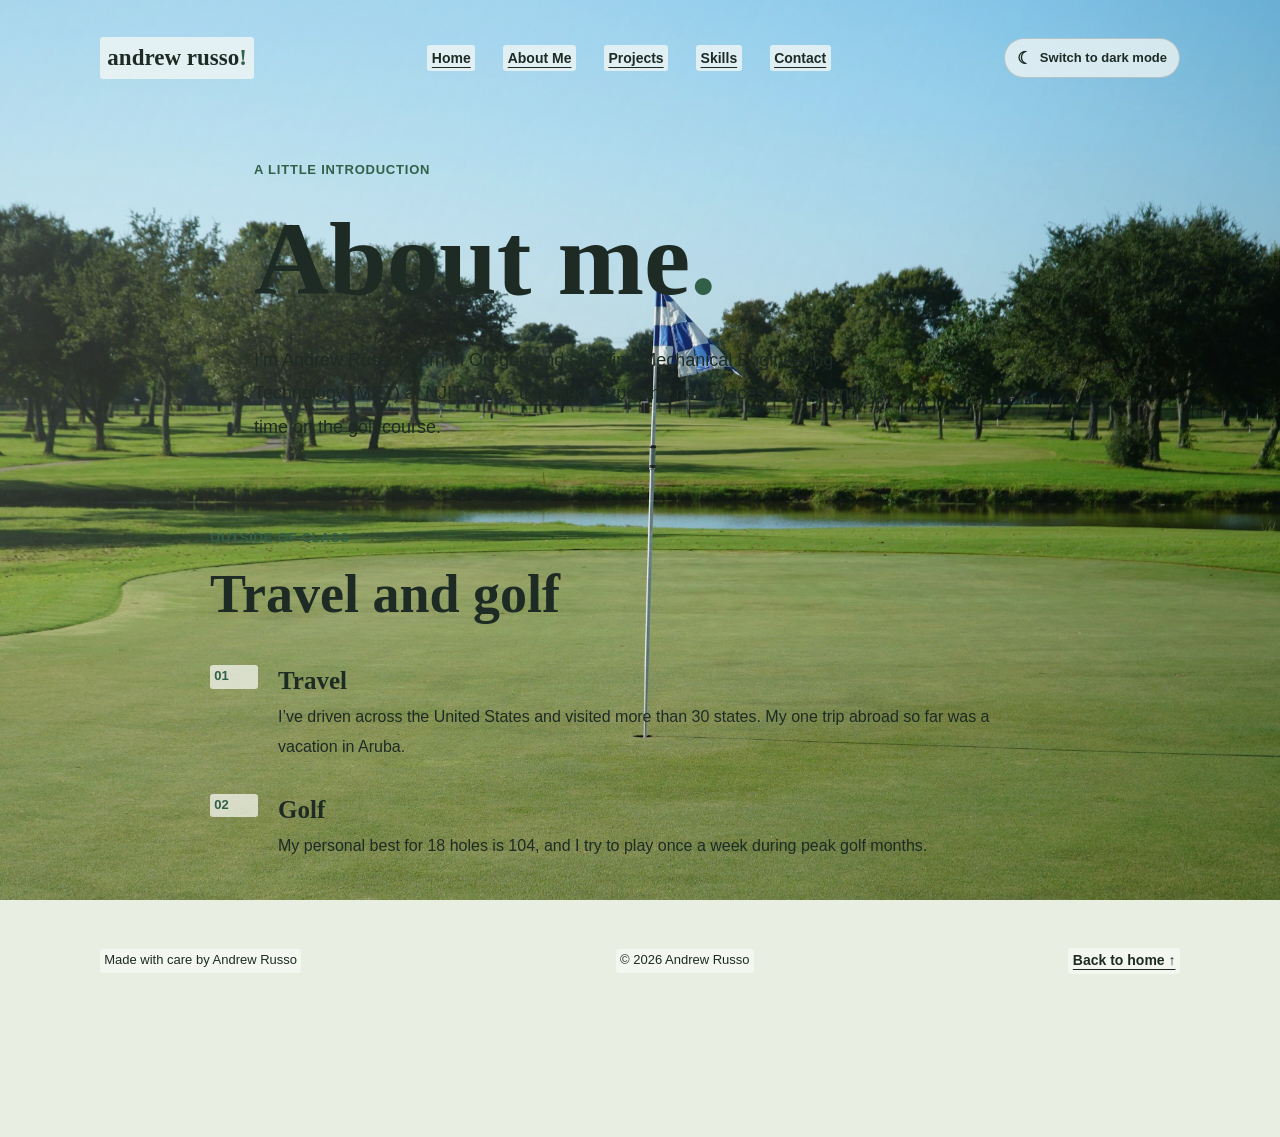
==== about-me.html @ fc226280 "Avoid forced slideshow layers and wait for image decoding" ====
<!doctype html>
<html lang="en">
<head>
  <meta charset="utf-8">
  <meta name="viewport" content="width=device-width, initial-scale=1">
  <meta name="theme-color" content="#f4f6ed">
  <meta name="description" content="Learn about Andrew Russo, his NJIT studies, travel, and love of golf.">
  <title>About Me — Andrew Russo</title>
  <link rel="stylesheet" href="./styles.css?v=scenery-29-3">
  <script src="./script.js?v=scenery-29-3" defer></script>
</head>
<body>
  <div class="scene-backdrop" aria-hidden="true">
    <div class="scene-photo is-active" data-scene-photo><img src="./assets/course-texas.jpg" alt="" fetchpriority="high"></div>
  </div>
  <header class="site-header">
    <a class="wordmark" href="./index.html" aria-label="Andrew Russo, home">andrew russo<span>!</span></a>
    <nav aria-label="Main navigation">
      <a href="./index.html">Home</a>
      <a href="./about-me.html" aria-current="page">About Me</a>
      <a href="./projects.html">Projects</a>
      <a href="./skills.html">Skills</a>
      <a href="./contacts.html">Contact</a>
    </nav>
    <button class="theme-toggle" type="button" aria-label="Toggle color theme" aria-pressed="false">
      <span class="theme-toggle-icon" aria-hidden="true">☾</span>
      <span data-theme-label>Switch to dark mode</span>
    </button>
  </header>

  <main class="standalone-page" id="top">
    <section class="page-intro" aria-labelledby="page-title">
      <p class="eyebrow">A little introduction</p>
      <h1 id="page-title">About me<span class="period">.</span></h1>
      <p class="section-copy">I’m Andrew Russo, born in Oregon and studying Mechanical Engineering Technology (MET) at NJIT. I love traveling, exploring new places, and spending time on the golf course.</p>
    </section>
    <section class="content-section" aria-labelledby="interests-title">
      <p class="eyebrow">Outside of class</p>
      <h2 id="interests-title">Travel and golf</h2>
      <div class="project-list">
        <article class="project">
          <span class="project-number">01</span>
          <div>
            <h3>Travel</h3>
            <p>I’ve driven across the United States and visited more than 30 states. My one trip abroad so far was a vacation in Aruba.</p>
          </div>
        </article>
        <article class="project">
          <span class="project-number">02</span>
          <div>
            <h3>Golf</h3>
            <p>My personal best for 18 holes is 104, and I try to play once a week during peak golf months.</p>
          </div>
        </article>
      </div>
    </section>
  </main>

  <footer class="site-footer">
    <span>Made with care by Andrew Russo</span>
    <span>© <span id="year"></span> Andrew Russo</span>
    <a href="./index.html">Back to home ↑</a>
  </footer>
</body>
</html>
---- styles.css ----
:root {
  color-scheme: light;
  --page: #e8eee1;
  --ink: #1d2b24;
  --accent: #315f48;
  --rule: rgba(29, 43, 36, 0.2);
  --panel: rgba(249, 250, 245, 0.84);
  --panel-hover: rgba(255, 255, 252, 0.94);
  --focus: #254f38;
  --font-playful: "Comic Sans MS", "Comic Sans", "Chalkboard SE", "Bradley Hand", cursive;
  --font-body: "Trebuchet MS", "Comic Sans MS", sans-serif;
}

body[data-theme="dark"] {
  color-scheme: dark;
  --page: #101713;
  --ink: #f0f3eb;
  --accent: #c4dfa9;
  --rule: rgba(240, 243, 235, 0.22);
  --panel: rgba(15, 23, 19, 0.82);
  --panel-hover: rgba(25, 37, 30, 0.96);
  --focus: #d7edbd;
}

* {
  box-sizing: border-box;
}

html {
  scroll-behavior: smooth;
}

body {
  margin: 0;
  background: var(--page);
  color: var(--ink);
  font-family: var(--font-body);
  font-size: 16px;
  line-height: 1.6;
  transition: background-color 400ms ease, color 400ms ease;
}

a {
  color: inherit;
}

a:focus-visible,
button:focus-visible {
  outline: 3px solid var(--focus);
  outline-offset: 4px;
}

.scene-backdrop {
  position: fixed;
  z-index: 0;
  inset: 0;
  overflow: hidden;
  background:
    radial-gradient(ellipse at 70% 22%, rgba(221, 235, 211, 0.52), transparent 50%),
    linear-gradient(145deg, #718b79, #243e39 64%, #182a2c);
  pointer-events: none;
}

.scene-backdrop::after {
  position: absolute;
  z-index: 1;
  inset: 0;
  background: linear-gradient(115deg, rgba(247, 249, 242, 0.22), rgba(235, 242, 231, 0.04) 60%, rgba(17, 35, 29, 0.14));
  content: "";
}

body[data-theme="dark"] .scene-backdrop::after {
  background: linear-gradient(115deg, rgba(5, 15, 14, 0.52), rgba(8, 18, 19, 0.2) 60%, rgba(5, 12, 12, 0.42));
}

.scene-photo {
  position: absolute;
  inset: -3%;
  background-position: center;
  background-size: cover;
  opacity: 0;
  transform: translate3d(var(--scene-x, 0px), var(--scene-y, 0px), 0) scale(var(--scene-zoom, 1.08));
  transition: opacity 1800ms ease, transform 900ms cubic-bezier(0.2, 0.65, 0.25, 1);
}

.scene-photo.is-active {
  opacity: 1;
}

.scene-photo img {
  display: block;
  width: 100%;
  height: 100%;
  object-fit: cover;
}

.site-header,
.site-footer {
  width: min(100% - 48px, 1080px);
  margin-inline: auto;
  display: flex;
  align-items: center;
  justify-content: space-between;
  border: 1px solid var(--rule);
  border-radius: 12px;
  background: var(--panel);
  box-shadow: 0 12px 40px rgba(13, 30, 22, 0.1);
  backdrop-filter: blur(16px);
  -webkit-backdrop-filter: blur(16px);
  transition: background-color 400ms ease, border-color 400ms ease;
}

.site-header {
  min-height: 76px;
  margin-top: 20px;
  padding-inline: 24px;
}

.wordmark {
  font-family: var(--font-playful);
  font-size: 23px;
  font-weight: 700;
  text-decoration: none;
}

.wordmark span,
.period {
  color: var(--accent);
}

nav {
  display: flex;
  gap: 28px;
}

nav a,
.site-footer a {
  font-size: 14px;
  font-weight: 700;
  text-decoration-thickness: 1px;
  text-underline-offset: 4px;
}

.theme-toggle {
  display: inline-flex;
  align-items: center;
  gap: 8px;
  min-height: 40px;
  padding: 7px 12px;
  border: 1px solid var(--rule);
  border-radius: 999px;
  background: transparent;
  color: var(--ink);
  font: inherit;
  font-size: 13px;
  font-weight: 700;
  cursor: pointer;
  transition: background-color 200ms ease, border-color 200ms ease;
}

.theme-toggle:hover {
  background: var(--panel-hover);
}

.theme-toggle-icon {
  font-size: 17px;
  line-height: 1;
}

.hero,
.content-section,
.contact-section {
  width: min(100% - 48px, 860px);
  margin-inline: auto;
  border: 1px solid var(--rule);
  border-radius: 12px;
  background: var(--panel);
  box-shadow: 0 16px 48px rgba(13, 30, 22, 0.1);
  backdrop-filter: blur(16px);
  -webkit-backdrop-filter: blur(16px);
  transition: background-color 400ms ease, border-color 400ms ease;
}

.hero {
  min-height: 510px;
  padding-block: 108px 96px;
  position: relative;
  margin-top: 20px;
  padding-inline: 44px;
}

.eyebrow {
  margin: 0 0 12px;
  color: var(--accent);
  font-size: 13px;
  font-weight: 700;
  letter-spacing: 0.06em;
  text-transform: uppercase;
}

h1,
h2,
h3 {
  margin-top: 0;
  font-family: var(--font-playful);
  line-height: 1.1;
}

h1 {
  margin-bottom: 18px;
  font-size: clamp(58px, 10vw, 104px);
  font-weight: 700;
}

.hero-copy {
  max-width: 470px;
  margin: 0 0 28px;
  font-size: 21px;
}

.hero-copy strong {
  font-family: var(--font-playful);
}

.text-link {
  color: var(--accent);
  font-weight: 700;
  text-underline-offset: 5px;
}

.text-link:hover,
nav a:hover,
.site-footer a:hover {
  text-decoration-thickness: 2px;
}

.text-link span {
  display: inline-block;
  margin-left: 5px;
}

.sun-doodle {
  position: absolute;
  top: 130px;
  right: 8%;
  color: var(--accent);
  font-family: var(--font-playful);
  font-size: 92px;
  transform: rotate(-12deg);
}

.content-section {
  padding-block: 62px 74px;
  padding-inline: 44px;
  margin-top: 20px;
}

h2 {
  max-width: 650px;
  margin-bottom: 20px;
  font-size: clamp(34px, 6vw, 54px);
}

.section-copy {
  max-width: 640px;
  margin: 0;
  font-size: 18px;
}

.project-list {
  margin-top: 34px;
  border-top: 1px solid var(--rule);
}

.project {
  display: grid;
  grid-template-columns: 48px 1fr auto;
  align-items: start;
  gap: 20px;
  padding: 24px 0;
  border-bottom: 1px solid var(--rule);
}

.project-number,
.project-kind {
  color: var(--accent);
  font-size: 13px;
  font-weight: 700;
}

.project h3 {
  margin-bottom: 5px;
  font-size: 25px;
}

.project p {
  margin: 0;
}

.contact-section {
  padding-block: 72px 82px;
  padding-inline: 44px;
  margin-top: 20px;
}

.contact-section h2 {
  margin-bottom: 22px;
  font-size: clamp(44px, 8vw, 76px);
}

.email-link {
  display: inline-block;
  margin-right: 14px;
  color: var(--accent);
  font-size: 18px;
  font-weight: 700;
  text-underline-offset: 5px;
}

.copy-button {
  padding: 7px 12px;
  border: 1px solid var(--ink);
  border-radius: 3px;
  background: var(--panel);
  color: var(--ink);
  font: inherit;
  font-size: 13px;
  font-weight: 700;
  cursor: pointer;
}

.copy-button:hover {
  background: var(--ink);
  color: var(--page);
}

.copy-status {
  min-height: 24px;
  margin: 8px 0 0;
  color: var(--accent);
  font-size: 13px;
}

.site-footer {
  min-height: 72px;
  margin-top: 20px;
  margin-bottom: 20px;
  padding: 14px 22px;
  font-size: 13px;
}

@media (max-width: 600px) {
  .site-header,
  .site-footer {
    width: min(100% - 32px, 1080px);
  }

  .hero,
  .content-section,
  .contact-section {
    width: min(100% - 40px, 860px);
  }

  .site-header {
    min-height: 76px;
    margin-top: 12px;
    padding-inline: 16px;
    flex-wrap: wrap;
    gap: 8px 14px;
  }

  nav {
    gap: 14px;
    order: 3;
    width: 100%;
    padding-bottom: 12px;
  }

  nav a {
    font-size: 12px;
  }

  .hero {
    min-height: 440px;
    padding-top: 98px;
    padding-inline: 24px;
  }

  .sun-doodle {
    top: 42px;
    right: 4px;
    font-size: 58px;
  }

  .project {
    grid-template-columns: 30px 1fr;
    gap: 10px;
  }

  .project-kind {
    grid-column: 2;
  }

  .content-section,
  .contact-section {
    padding-inline: 24px;
  }

  .site-footer {
    flex-wrap: wrap;
    gap: 4px 14px;
    padding-block: 16px;
  }
}

@media (max-width: 380px) {
  .theme-toggle {
    gap: 5px;
    padding-inline: 9px;
    font-size: 12px;
  }

  .wordmark {
    font-size: 20px;
  }
}

@media (prefers-reduced-motion: reduce) {
  *,
  *::before,
  *::after {
    scroll-behavior: auto !important;
    transition-duration: 0.01ms !important;
  }
}

/* Keep the scenery above the body paint and below the page content. */
body { isolation: isolate; padding-bottom: 120px; }
.site-header, main, .site-footer { position: relative; z-index: 1; }
section[id] { scroll-margin-top: 24px; }
.site-header { gap: 20px; flex-wrap: wrap; padding-block: 14px; }
.hero-copy { max-width: 560px; }
.sun-doodle { top: 35px; right: 36px; font-size: 62px; }
.email-link, .contact-detail { overflow-wrap: anywhere; }
.travel-dock {
  position: fixed; z-index: 10; right: 24px; bottom: 24px;
  display: flex; align-items: center; gap: 24px; padding: 14px 18px;
  max-width: calc(100vw - 32px); border: 1px solid rgba(255,255,255,.3);
  border-radius: 24px; background: rgba(12,29,23,.88); color: #f0f3eb;
  box-shadow: 0 12px 40px rgba(0,0,0,.18); backdrop-filter: blur(16px);
}
.travel-caption { display: grid; gap: 2px; }
.caption-kicker, [data-count] { font-size: 10px; letter-spacing: .08em; text-transform: uppercase; color: #d1e5c3; }
.travel-caption strong { font-size: 14px; }
.travel-controls { display: flex; gap: 8px; flex-shrink: 0; }
.travel-controls button {
  width: 44px; height: 44px; display: grid; place-items: center;
  border: 1px solid rgba(255,255,255,.65); border-radius: 50%;
  background: rgba(255,255,255,.07); color: #f0f3eb; font: inherit; cursor: pointer;
  transition: background-color .2s, transform .2s;
}
.travel-controls button:hover { background: rgba(255,255,255,.22); transform: translateY(-2px); }
.travel-controls button:focus-visible { outline-color: #e1f3bf; }
.standalone-page, .contacts-page { width: min(100% - 40px, 860px); margin: 20px auto; }
.page-intro, .contacts-intro, .contact-list { padding: 44px; background: var(--panel); border: 1px solid var(--rule); border-radius: 12px; backdrop-filter: blur(16px); }
.standalone-page .content-section { width: 100%; }
.contact-list { margin-top: 20px; }
.contact-card { padding-block: 20px; border-top: 1px solid var(--rule); }
.contact-card h2 { font-size: 26px; }
@media (max-width: 600px) {
  h1 { font-size: clamp(44px, 12vw, 68px); }
  .site-header { gap: 12px; }
  .hero { padding-top: 90px; }
  .travel-dock { right: 16px; bottom: 16px; gap: 14px; padding: 10px 12px; border-radius: 18px; }
  .travel-caption strong { font-size: 12px; }
  .caption-kicker { display: none; }
  .travel-controls { gap: 6px; }
  .page-intro, .contacts-intro, .contact-list { padding: 24px; }
}
@media (prefers-reduced-motion: reduce) { .travel-controls button:hover { transform: none; } }

/* Let the photos breathe; contrast belongs immediately behind the words. */
:root { --text-backing: rgba(249, 250, 245, .72); }
body[data-theme="dark"] { --text-backing: rgba(10, 22, 17, .72); }
.site-header, .site-footer, .hero, .content-section, .contact-section,
.page-intro, .contacts-intro, .contact-list {
  background: transparent;
  border: 0;
  border-radius: 0;
  box-shadow: none;
  backdrop-filter: none;
  -webkit-backdrop-filter: none;
}
.hero { min-height: 0; padding: 52px 0 36px; margin-top: 24px; }
.content-section, .contact-section { padding: 28px 0; margin-top: 12px; }
.site-header { padding: 12px 0; }
.site-footer { padding: 14px 0; }
.text-backing {
  background: var(--text-backing);
  padding: .04em .16em;
  border-radius: 3px;
  box-decoration-break: clone;
  -webkit-box-decoration-break: clone;
}
h1, h2, h3 { line-height: 1.3; }
.hero-copy, .section-copy, .project p { line-height: 1.85; }
.hero-copy { margin-bottom: 18px; }
.eyebrow { margin-bottom: 10px; }
.project-list { margin-top: 18px; border: 0; }
.project { padding: 16px 0; border: 0; }
.wordmark, nav a, .site-footer > span, .site-footer > a,
.text-link, .email-link, .project-number, .project-kind {
  background: var(--text-backing);
  padding: .12em .32em;
  border-radius: 3px;
  box-decoration-break: clone;
  -webkit-box-decoration-break: clone;
}
.theme-toggle, .copy-button { background: var(--text-backing); }
.sun-doodle { display: none; }
.travel-dock {
  background: transparent; border: 0; box-shadow: none;
  backdrop-filter: none; padding: 0; border-radius: 0;
}
.travel-caption { text-shadow: 0 1px 4px #07170e, 0 0 10px #07170e; }
.travel-controls button { background: rgba(12,29,23,.65); }
@media (max-width: 600px) {
  .hero { padding: 32px 0 24px; }
  .content-section, .contact-section { padding: 22px 0; }
  .site-header { padding: 10px 0; }
  .travel-dock { padding: 0; }
  .project { gap: 10px; }
}

/* Saved production edits are published automatically. */
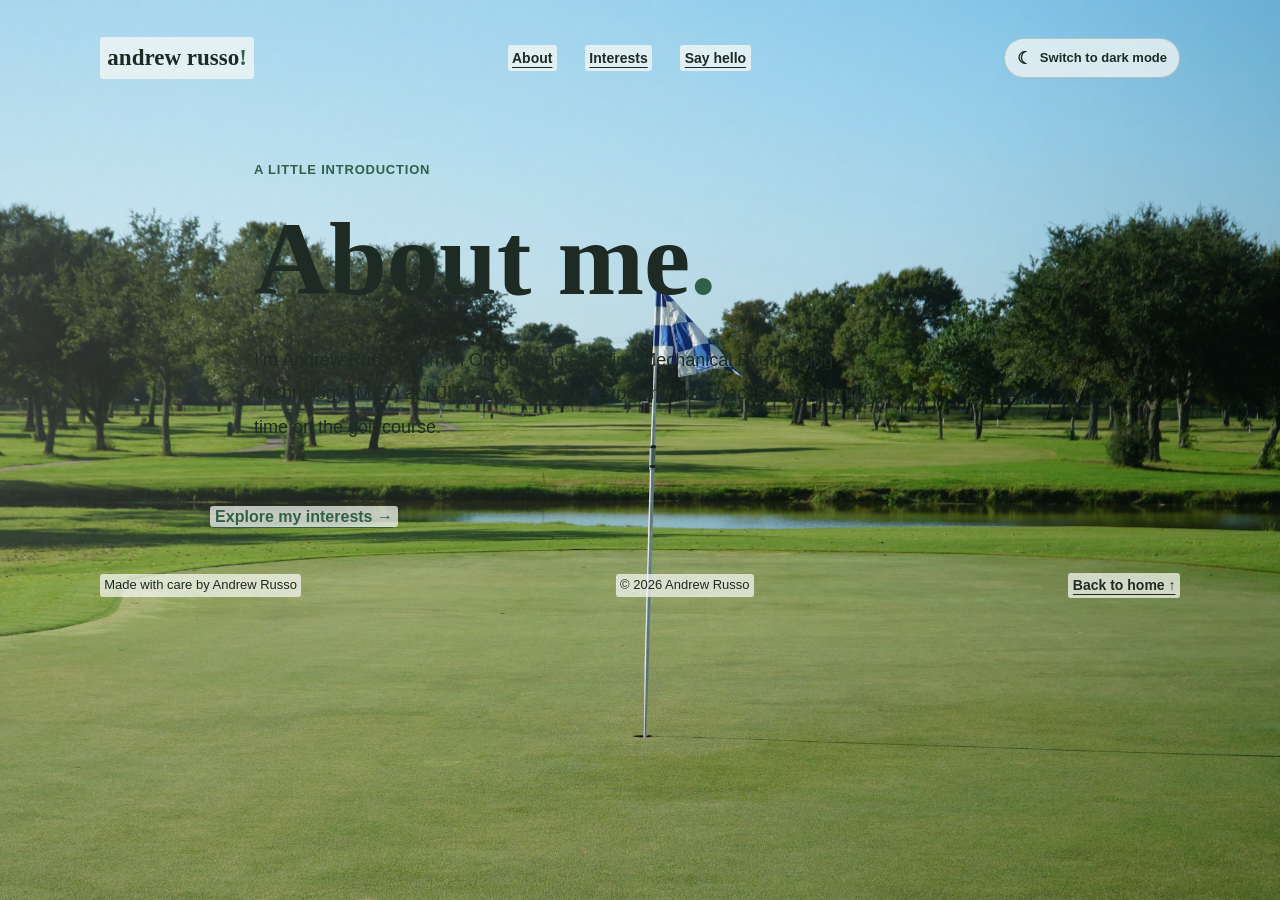
==== commit 1b7710c0: "Move interests and contact sections onto separate pages" ====
--- a/about-me.html
+++ b/about-me.html
@@ -16,11 +16,9 @@
   <header class="site-header">
     <a class="wordmark" href="./index.html" aria-label="Andrew Russo, home">andrew russo<span>!</span></a>
     <nav aria-label="Main navigation">
-      <a href="./index.html">Home</a>
-      <a href="./about-me.html" aria-current="page">About Me</a>
-      <a href="./projects.html">Projects</a>
-      <a href="./skills.html">Skills</a>
-      <a href="./contacts.html">Contact</a>
+      <a href="./index.html#about">About</a>
+      <a href="./interests.html">Interests</a>
+      <a href="./contacts.html">Say hello</a>
     </nav>
     <button class="theme-toggle" type="button" aria-label="Toggle color theme" aria-pressed="false">
       <span class="theme-toggle-icon" aria-hidden="true">☾</span>
@@ -34,26 +32,7 @@
       <h1 id="page-title">About me<span class="period">.</span></h1>
       <p class="section-copy">I’m Andrew Russo, born in Oregon and studying Mechanical Engineering Technology (MET) at NJIT. I love traveling, exploring new places, and spending time on the golf course.</p>
     </section>
-    <section class="content-section" aria-labelledby="interests-title">
-      <p class="eyebrow">Outside of class</p>
-      <h2 id="interests-title">Travel and golf</h2>
-      <div class="project-list">
-        <article class="project">
-          <span class="project-number">01</span>
-          <div>
-            <h3>Travel</h3>
-            <p>I’ve driven across the United States and visited more than 30 states. My one trip abroad so far was a vacation in Aruba.</p>
-          </div>
-        </article>
-        <article class="project">
-          <span class="project-number">02</span>
-          <div>
-            <h3>Golf</h3>
-            <p>My personal best for 18 holes is 104, and I try to play once a week during peak golf months.</p>
-          </div>
-        </article>
-      </div>
-    </section>
+    <p><a class="text-link" href="./interests.html">Explore my interests &rarr;</a></p>
   </main>
 
   <footer class="site-footer">
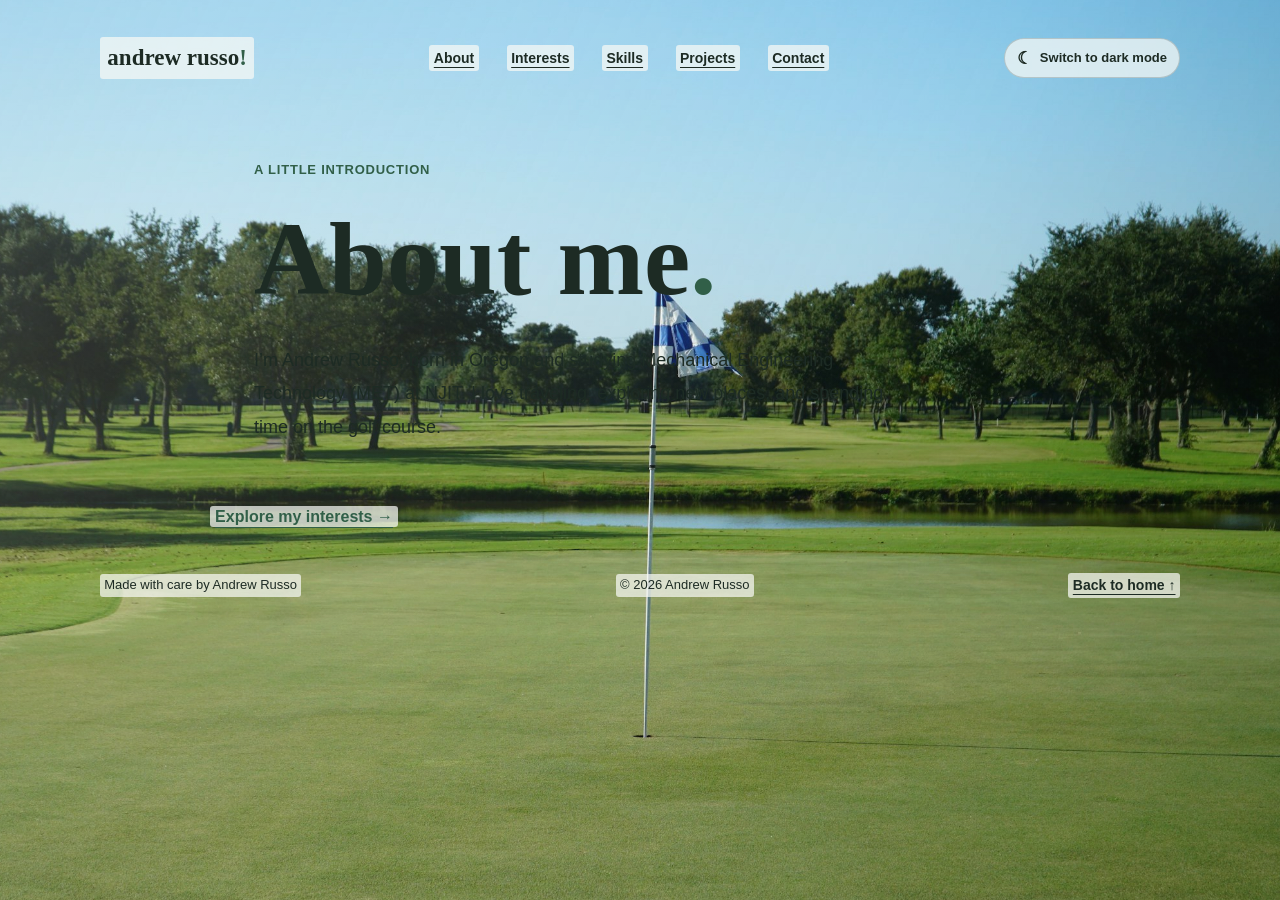
==== commit 748080bf: "Add Skills and Projects navigation and rename Contact page" ====
--- a/about-me.html
+++ b/about-me.html
@@ -6,7 +6,7 @@
   <meta name="theme-color" content="#f4f6ed">
   <meta name="description" content="Learn about Andrew Russo, his NJIT studies, travel, and love of golf.">
   <title>About Me — Andrew Russo</title>
-  <link rel="stylesheet" href="./styles.css?v=scenery-29-3">
+  <link rel="stylesheet" href="./styles.css?v=portfolio-pages-1">
   <script src="./script.js?v=scenery-29-3" defer></script>
 </head>
 <body>
@@ -18,7 +18,9 @@
     <nav aria-label="Main navigation">
       <a href="./index.html#about">About</a>
       <a href="./interests.html">Interests</a>
-      <a href="./contacts.html">Say hello</a>
+      <a href="./skills.html">Skills</a>
+      <a href="./projects.html">Projects</a>
+      <a href="./contacts.html">Contact</a>
     </nav>
     <button class="theme-toggle" type="button" aria-label="Toggle color theme" aria-pressed="false">
       <span class="theme-toggle-icon" aria-hidden="true">☾</span>
--- a/styles.css
+++ b/styles.css
@@ -130,6 +130,7 @@
 
 nav {
   display: flex;
+  flex-wrap: wrap;
   gap: 28px;
 }
 
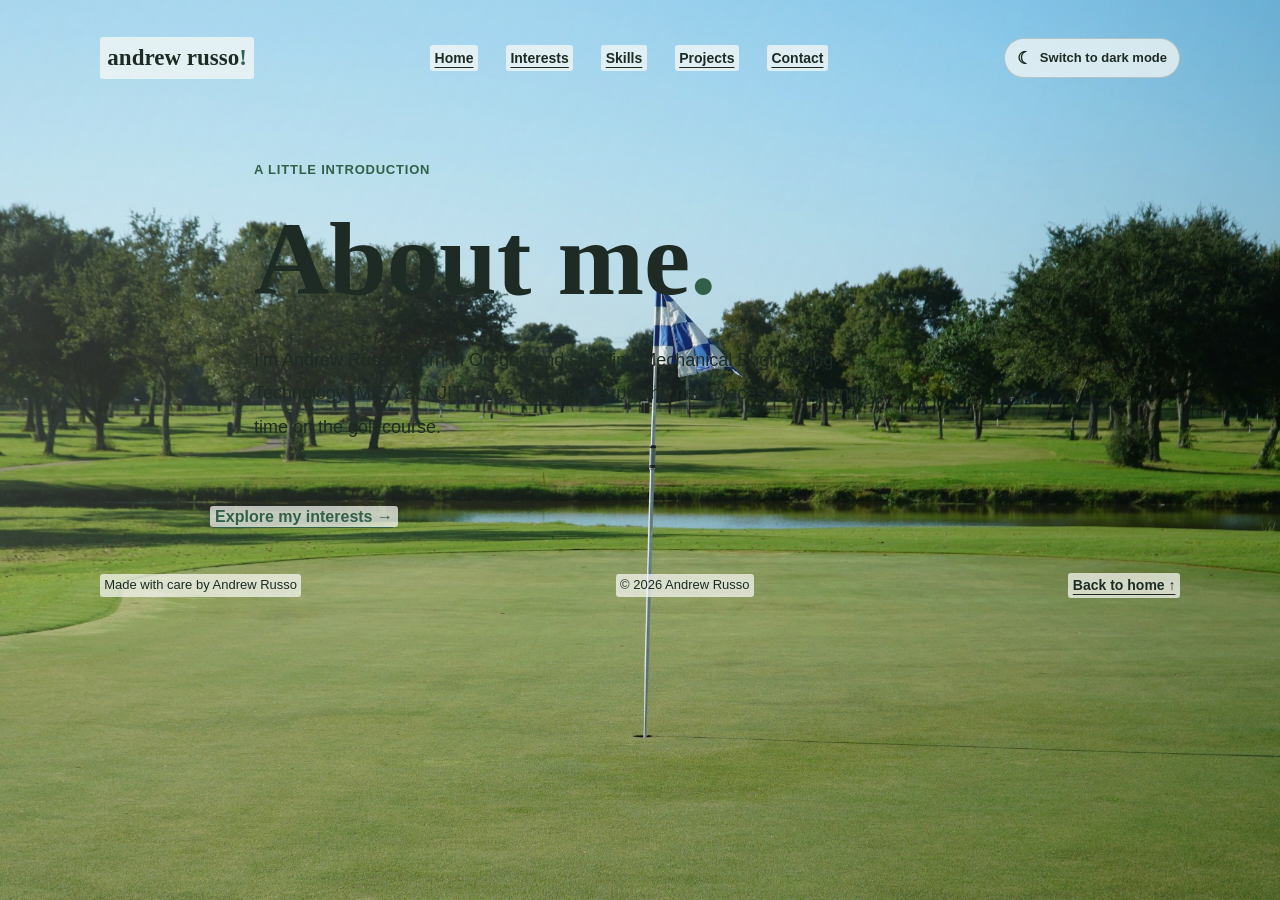
==== commit f9495d72: "Rename home navigation and page title to Home" ====
--- a/about-me.html
+++ b/about-me.html
@@ -16,7 +16,7 @@
   <header class="site-header">
     <a class="wordmark" href="./index.html" aria-label="Andrew Russo, home">andrew russo<span>!</span></a>
     <nav aria-label="Main navigation">
-      <a href="./index.html#about">About</a>
+      <a href="./index.html">Home</a>
       <a href="./interests.html">Interests</a>
       <a href="./skills.html">Skills</a>
       <a href="./projects.html">Projects</a>
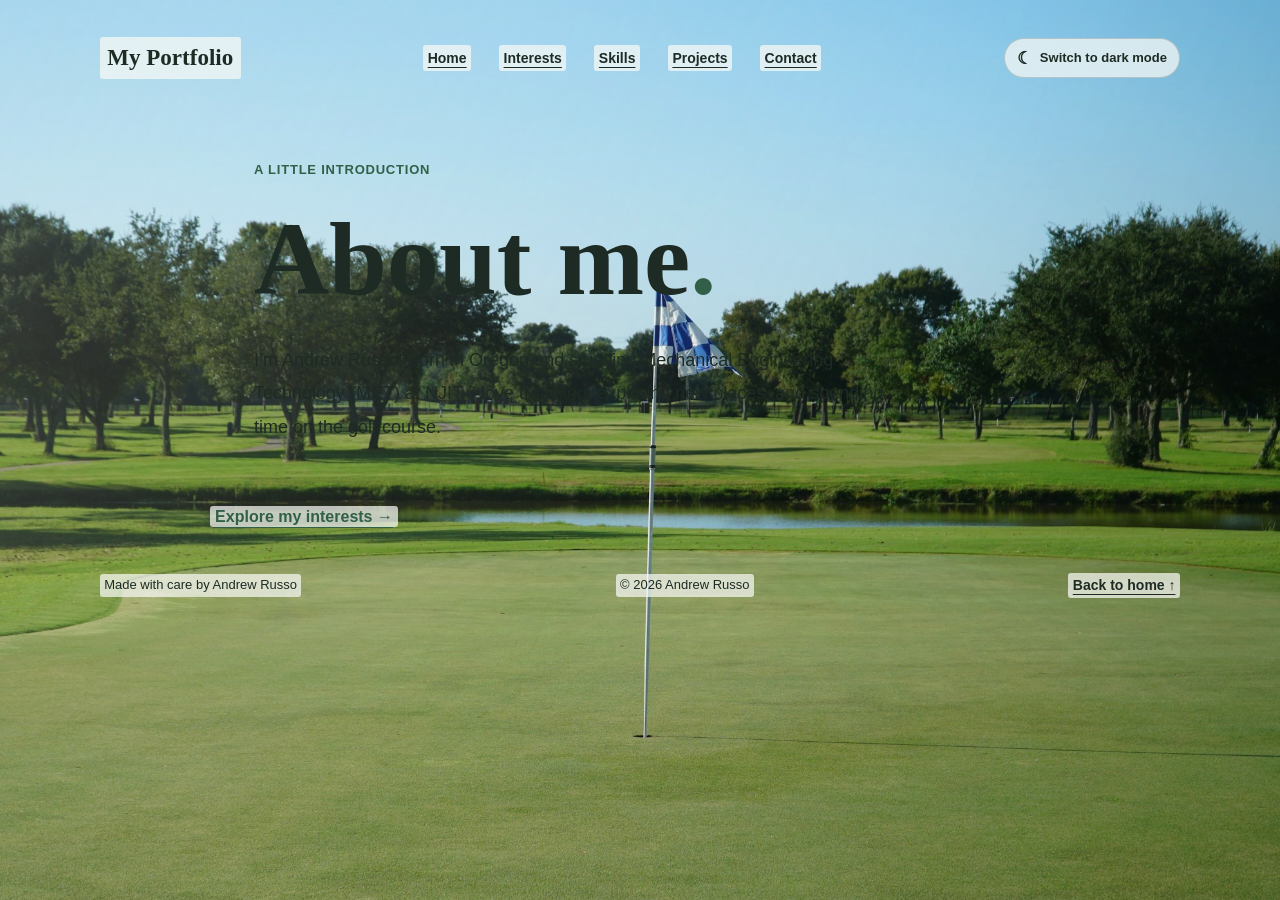
==== commit 76745dfd: "Change site wordmark to My Portfolio" ====
--- a/about-me.html
+++ b/about-me.html
@@ -14,7 +14,7 @@
     <div class="scene-photo is-active" data-scene-photo><img src="./assets/course-texas.jpg" alt="" fetchpriority="high"></div>
   </div>
   <header class="site-header">
-    <a class="wordmark" href="./index.html" aria-label="Andrew Russo, home">andrew russo<span>!</span></a>
+    <a class="wordmark" href="./index.html" aria-label="My Portfolio, home">My Portfolio</a>
     <nav aria-label="Main navigation">
       <a href="./index.html">Home</a>
       <a href="./interests.html">Interests</a>
